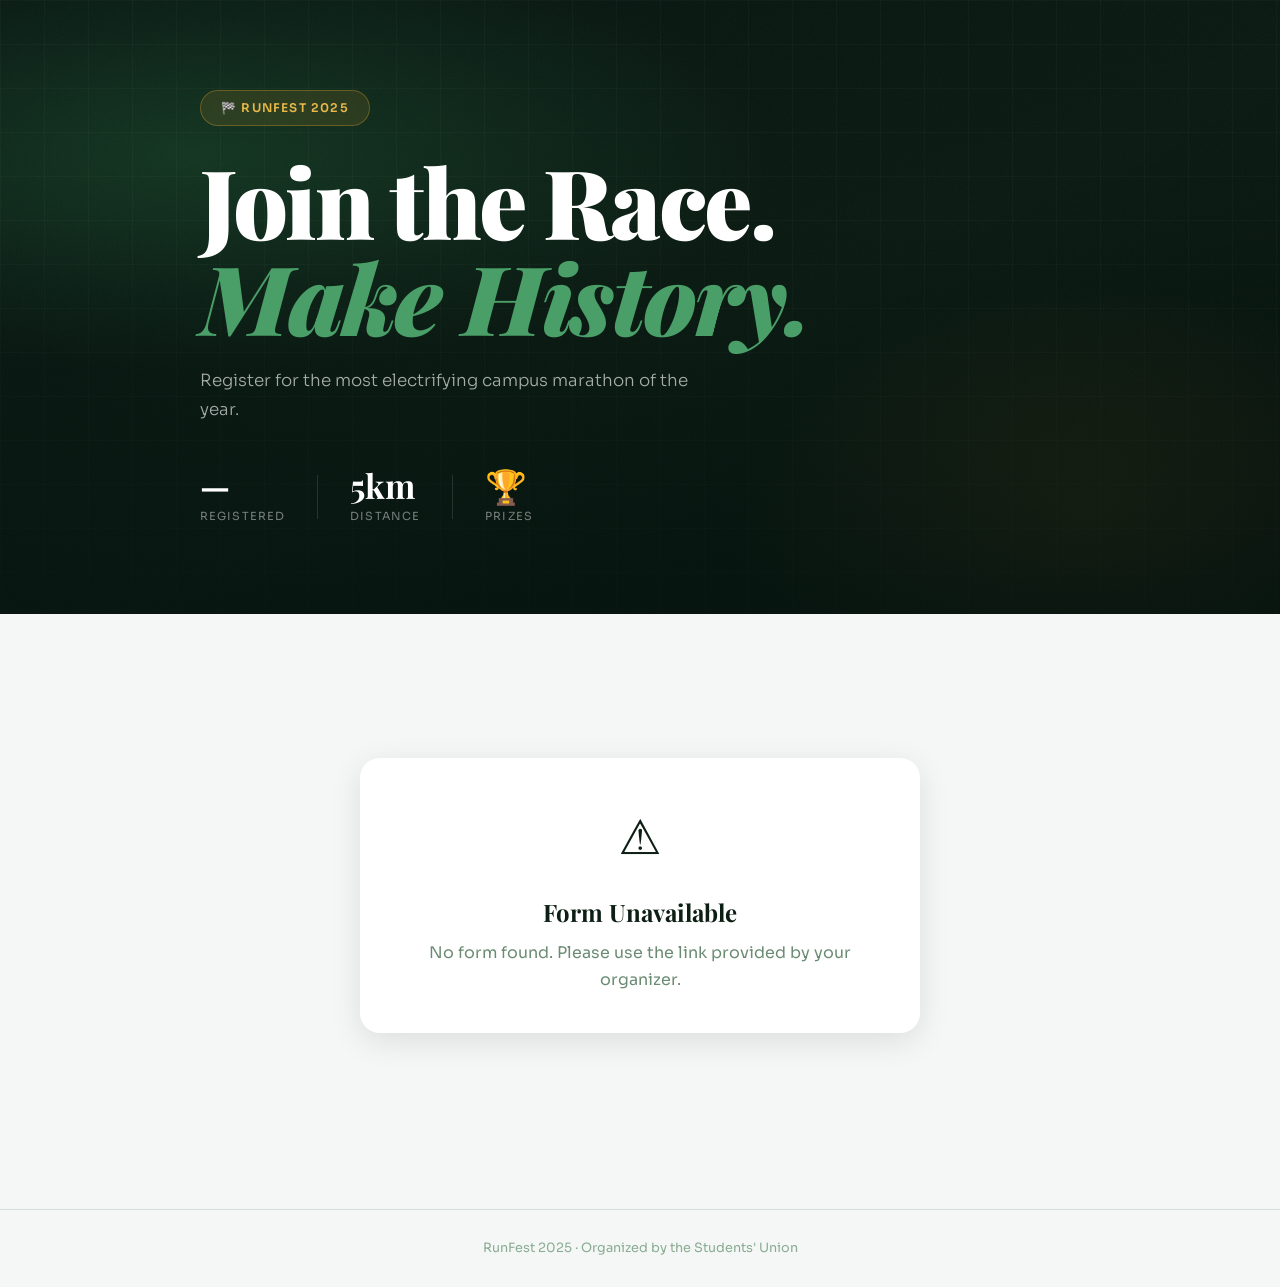
==== index.html @ c1b9cb00 "Add files via upload" ====
<!DOCTYPE html>
<html lang="en">
<head>
  <meta charset="UTF-8"/>
  <meta name="viewport" content="width=device-width, initial-scale=1.0"/>
  <title>Registration</title>
  <link rel="stylesheet" href="style.css"/>
</head>
<body>

  <!-- ── HERO ───────────────────────────────────────────── -->
  <header class="hero">
    <div class="hero-bg"></div>
    <div class="hero-overlay"></div>
    <div class="hero-content">
      <div class="event-badge" id="heroBadge">🏁 RunFest 2025</div>

      <h1 class="hero-title">
        <span id="heroTitle">Join the Race.</span>
        <span class="hero-title-accent" id="heroTitleAccent">Make History.</span>
      </h1>

      <p class="hero-subtitle" id="heroSubtitle">
        Register for the most electrifying campus marathon of the year.
      </p>

      <div class="hero-stats">
        <div class="stat">
          <span class="stat-val" id="heroStat1Value">—</span>
          <span class="stat-lbl" id="heroStat1Label">Registered</span>
        </div>
        <div class="stat-sep"></div>
        <div class="stat">
          <span class="stat-val" id="heroStat2Value">5km</span>
          <span class="stat-lbl" id="heroStat2Label">Distance</span>
        </div>
        <div class="stat-sep"></div>
        <div class="stat">
          <span class="stat-val" id="heroStat3Value">🏆</span>
          <span class="stat-lbl" id="heroStat3Label">Prizes</span>
        </div>
      </div>
    </div>

    <div class="hero-image-bar" id="heroImageBar"></div>
  </header>

  <!-- Admin-uploaded banner images -->
  <div class="banner-strip" id="bannerStrip" style="display:none;"></div>

  <!-- ── FORM SECTION ────────────────────────────────────── -->
  <main class="form-section">
    <div class="form-container">

      <div class="form-header">
        <div class="form-icon" id="formIcon">✦</div>
        <h2 class="form-heading" id="formHeading">Register Now</h2>
        <p class="form-subheading" id="formSubheading">Fill in your details below — takes less than 2 minutes.</p>
      </div>

      <!-- Form closed state -->
      <div class="form-closed-msg" id="formClosedMsg"></div>

      <!-- Success -->
      <div class="success-box" id="successBox">
        <div class="success-confetti">🎉</div>
        <h3 class="success-title" id="successTitle">You're In!</h3>
        <p class="success-message" id="successMessage">Welcome!</p>
        <div class="runner-id-pill">
          <span id="successIdLabel">Your Runner ID:</span>
          <strong id="successId">—</strong>
        </div>
        <p class="success-note" id="successNote">Save your Runner ID — you'll need it on race day.</p>
        <button class="btn-ghost" onclick="resetForm()">Register Another Person</button>
      </div>

      <!-- Error -->
      <div class="error-box" id="errorBox"></div>

      <form id="registrationForm" novalidate>
        <!-- All fields injected here by script.js -->
        <div class="form-grid" id="formFieldsContainer"></div>

        <button type="submit" class="btn-submit" id="submitBtn">
          <span class="btn-submit-inner">
            <span id="submitBtnText">Register Now</span>
            <span class="btn-arrow">→</span>
          </span>
        </button>
      </form>

    </div>
  </main>

  <footer class="site-footer">
    <p id="footerText">RunFest 2025 · Organized by the Students' Union</p>
  </footer>

  <script src="script.js"></script>
</body>
</html>
---- style.css ----
/* ================================================================
   RunFest — Shared Styles
   Editorial × Athletic — Playfair Display + Sora
   Deep forest green with liquid gold accents
   ================================================================ */

@import url('https://fonts.googleapis.com/css2?family=Playfair+Display:ital,wght@0,700;0,900;1,700&family=Sora:wght@300;400;500;600;700&display=swap');

:root {
  /* Brand palette */
  --g900: #061410;
  --g800: #0c2218;
  --g700: #123320;
  --g600: #1a4d2e;
  --g500: #226038;  /* primary — overridable */
  --g400: #2d7a49;
  --g300: #4a9e68;
  --g200: #8ecba4;
  --g100: #d4f0df;
  --g50:  #edf8f2;

  --gold:       #c9962a;  /* accentColor — overridable */
  --gold-light: #e8b84b;
  --gold-pale:  #faf0d7;
  --amber:      #e07d22;
  --red:        #c0392b;
  --red-pale:   #fef2f2;
  --teal:       #0d8a7e;
  --slate:      #38506a;

  --white:      #ffffff;
  --off:        #f4f7f5;
  --ink:        #0d1f14;
  --ink-mid:    #2a4233;
  --ink-soft:   #4e6d58;
  --ink-muted:  #8aab93;
  --line:       rgba(34,96,56,.15);

  --sh-xs:  0 1px 4px rgba(6,20,16,.08);
  --sh-sm:  0 2px 12px rgba(6,20,16,.1);
  --sh-md:  0 8px 30px rgba(6,20,16,.13);
  --sh-lg:  0 20px 60px rgba(6,20,16,.18);
  --sh-xl:  0 40px 100px rgba(6,20,16,.22);

  --r-sm:  8px;
  --r:    14px;
  --r-lg: 22px;
  --r-xl: 32px;

  --ease: cubic-bezier(.4,0,.2,1);
  --spring: cubic-bezier(.34,1.56,.64,1);
  --t: all .25s var(--ease);
}

*, *::before, *::after { box-sizing: border-box; margin: 0; padding: 0; }
html { scroll-behavior: smooth; -webkit-font-smoothing: antialiased; }

body {
  font-family: 'Sora', system-ui, sans-serif;
  background: var(--off);
  color: var(--ink);
  line-height: 1.65;
  min-height: 100vh;
}

/* ── HERO ─────────────────────────────────────────────────── */
.hero {
  position: relative;
  min-height: 68vh;
  display: flex;
  flex-direction: column;
  justify-content: flex-end;
  overflow: hidden;
  background: var(--g900);
}

.hero-bg {
  position: absolute;
  inset: 0;
  background:
    radial-gradient(ellipse 70% 55% at 15% 25%, rgba(34,96,56,.42) 0%, transparent 65%),
    radial-gradient(ellipse 50% 70% at 85% 85%, rgba(201,150,42,.14) 0%, transparent 55%),
    linear-gradient(155deg, var(--g900) 0%, #091a11 55%, #040e09 100%);
}

/* Subtle grid overlay */
.hero-bg::before {
  content: '';
  position: absolute;
  inset: 0;
  background-image:
    linear-gradient(rgba(255,255,255,.025) 1px, transparent 1px),
    linear-gradient(90deg, rgba(255,255,255,.025) 1px, transparent 1px);
  background-size: 44px 44px;
}

/* Noise grain */
.hero-bg::after {
  content: '';
  position: absolute;
  inset: 0;
  opacity: .04;
  background-image: url("data:image/svg+xml,%3Csvg xmlns='http://www.w3.org/2000/svg' width='300' height='300'%3E%3Cfilter id='n'%3E%3CfeTurbulence type='fractalNoise' baseFrequency='.85' numOctaves='4'/%3E%3C/filter%3E%3Crect width='300' height='300' filter='url(%23n)' opacity='1'/%3E%3C/svg%3E");
}

.hero-overlay {
  position: absolute;
  inset: 0;
  background: linear-gradient(to bottom, transparent 35%, rgba(6,20,16,.75) 100%);
}

.hero-content {
  position: relative;
  z-index: 2;
  max-width: 960px;
  margin: 0 auto;
  padding: 90px 40px 52px;
  width: 100%;
}

.event-badge {
  display: inline-flex;
  align-items: center;
  gap: 8px;
  background: rgba(201,150,42,.14);
  border: 1px solid rgba(201,150,42,.38);
  color: var(--gold-light);
  padding: 7px 20px;
  border-radius: 100px;
  font-size: .75rem;
  font-weight: 600;
  letter-spacing: .1em;
  text-transform: uppercase;
  margin-bottom: 26px;
  backdrop-filter: blur(6px);
  animation: fadeUp .6s var(--ease) both;
}

.hero-title {
  font-family: 'Playfair Display', Georgia, serif;
  font-size: clamp(3rem, 7.5vw, 6rem);
  font-weight: 900;
  line-height: 1.0;
  color: var(--white);
  margin-bottom: 22px;
  letter-spacing: -.025em;
  animation: fadeUp .65s var(--ease) .1s both;
}

.hero-title-accent {
  display: block;
  color: var(--g300);
  font-style: italic;
}

.hero-subtitle {
  font-size: 1.05rem;
  color: rgba(255,255,255,.64);
  max-width: 500px;
  margin-bottom: 44px;
  font-weight: 300;
  line-height: 1.75;
  animation: fadeUp .65s var(--ease) .2s both;
}

.hero-stats {
  display: flex;
  align-items: center;
  gap: 0;
  animation: fadeUp .65s var(--ease) .3s both;
}

.stat { display: flex; flex-direction: column; padding-right: 32px; }
.stat-val {
  font-family: 'Playfair Display', serif;
  font-size: 2.1rem;
  font-weight: 700;
  color: var(--white);
  line-height: 1;
}
.stat-lbl {
  font-size: .7rem;
  color: rgba(255,255,255,.45);
  text-transform: uppercase;
  letter-spacing: .1em;
  margin-top: 5px;
}
.stat-sep {
  width: 1px;
  height: 44px;
  background: rgba(255,255,255,.12);
  margin-right: 32px;
  flex-shrink: 0;
}

.hero-image-bar {
  position: relative;
  z-index: 2;
  display: flex;
  gap: 10px;
  padding: 0 40px 36px;
  max-width: 960px;
  margin: 0 auto;
  width: 100%;
}
.hero-image-bar img {
  height: 72px;
  border-radius: var(--r-sm);
  object-fit: cover;
  border: 1.5px solid rgba(255,255,255,.1);
  filter: brightness(.85);
}

.banner-strip {
  background: var(--g800);
  padding: 14px 40px;
  display: flex;
  gap: 14px;
  overflow-x: auto;
  scrollbar-width: thin;
  scrollbar-color: var(--g500) transparent;
}
.banner-strip img { height: 140px; border-radius: var(--r-sm); object-fit: cover; flex-shrink: 0; }

/* ── FORM CLOSED MESSAGE ─────────────────────────────────── */
.form-closed-msg {
  display: none;
  background: var(--gold-pale);
  border: 1.5px solid var(--gold);
  border-radius: var(--r);
  padding: 24px 28px;
  margin: 32px 0;
  color: #7a5800;
  font-weight: 500;
  font-size: .95rem;
  text-align: center;
}

/* ── FORM SECTION ────────────────────────────────────────── */
.form-section { padding: 64px 20px 96px; }

.form-container {
  max-width: 780px;
  margin: 0 auto;
  background: var(--white);
  border-radius: var(--r-xl);
  box-shadow: var(--sh-xl);
  overflow: hidden;
  animation: fadeUp .7s var(--ease) .15s both;
}

.form-header {
  background: linear-gradient(140deg, var(--g800) 0%, var(--g700) 100%);
  color: var(--white);
  padding: 44px 52px 40px;
  text-align: center;
  position: relative;
  overflow: hidden;
}

.form-header::before {
  content: '';
  position: absolute;
  inset: 0;
  background-image: linear-gradient(rgba(255,255,255,.02) 1px, transparent 1px),
                    linear-gradient(90deg, rgba(255,255,255,.02) 1px, transparent 1px);
  background-size: 36px 36px;
}

.form-header::after {
  content: '';
  position: absolute;
  bottom: 0; left: 0; right: 0;
  height: 3px;
  background: linear-gradient(90deg, transparent, var(--g400), var(--gold-light), var(--g400), transparent);
}

.form-icon {
  position: relative;
  display: inline-block;
  font-size: 1.8rem;
  color: var(--gold-light);
  margin-bottom: 14px;
}

.form-heading {
  position: relative;
  font-family: 'Playfair Display', serif;
  font-size: 2.1rem;
  font-weight: 700;
  margin-bottom: 8px;
}

.form-subheading {
  position: relative;
  color: rgba(255,255,255,.6);
  font-size: .92rem;
  font-weight: 300;
}

form { padding: 44px 52px 52px; }

.form-grid {
  display: grid;
  grid-template-columns: 1fr 1fr;
  gap: 24px;
}

/* ── FIELD GROUPS ────────────────────────────────────────── */
.field-group { display: flex; flex-direction: column; gap: 7px; }
.field-group.full-width { grid-column: 1 / -1; }

label {
  font-size: .72rem;
  font-weight: 700;
  color: var(--ink-mid);
  letter-spacing: .07em;
  text-transform: uppercase;
}
.req { color: var(--red); }

input[type="text"],
input[type="email"],
input[type="tel"],
input[type="number"],
input[type="password"],
select,
textarea {
  width: 100%;
  padding: 13px 16px;
  border: 1.5px solid var(--line);
  border-radius: var(--r-sm);
  font-family: 'Sora', sans-serif;
  font-size: .93rem;
  color: var(--ink);
  background: var(--off);
  transition: var(--t);
  outline: none;
  appearance: none;
}

input:focus, select:focus, textarea:focus {
  border-color: var(--g400);
  background: var(--white);
  box-shadow: 0 0 0 4px rgba(34,96,56,.1);
}

input.invalid, select.invalid, textarea.invalid {
  border-color: var(--red);
  background: var(--red-pale);
  box-shadow: 0 0 0 3px rgba(192,57,43,.1);
}

.field-error {
  font-size: .74rem;
  color: var(--red);
  font-weight: 600;
  min-height: 18px;
}

textarea { resize: vertical; min-height: 90px; }

select {
  cursor: pointer;
  background-image: url("data:image/svg+xml,%3Csvg xmlns='http://www.w3.org/2000/svg' width='14' height='9' viewBox='0 0 14 9'%3E%3Cpath fill='none' stroke='%234e6d58' stroke-width='2' stroke-linecap='round' stroke-linejoin='round' d='M1 1l6 6 6-6'/%3E%3C/svg%3E");
  background-repeat: no-repeat;
  background-position: right 14px center;
  padding-right: 38px;
}

/* ── SUBMIT BUTTON ───────────────────────────────────────── */
.btn-submit {
  display: flex;
  align-items: center;
  justify-content: center;
  gap: 12px;
  width: 100%;
  padding: 17px 32px;
  margin-top: 36px;
  background: linear-gradient(135deg, var(--g600) 0%, var(--g500) 100%);
  color: var(--white);
  border: none;
  border-radius: var(--r-sm);
  font-family: 'Sora', sans-serif;
  font-size: .95rem;
  font-weight: 600;
  letter-spacing: .02em;
  cursor: pointer;
  transition: var(--t);
  position: relative;
  overflow: hidden;
}

.btn-submit::before {
  content: '';
  position: absolute;
  inset: 0;
  background: linear-gradient(135deg, var(--g500), var(--g400));
  opacity: 0;
  transition: opacity .25s;
}

.btn-submit:hover::before { opacity: 1; }
.btn-submit:hover { transform: translateY(-2px); box-shadow: 0 14px 44px rgba(34,96,56,.38); }
.btn-submit:active { transform: translateY(0); }
.btn-submit:disabled { opacity: .65; cursor: default; transform: none; }

.btn-submit-inner { position: relative; z-index: 1; display: flex; align-items: center; gap: 10px; }
.btn-arrow { transition: transform .22s var(--spring); font-size: 1.1rem; }
.btn-submit:hover .btn-arrow { transform: translateX(4px); }

/* ── SUCCESS BOX ─────────────────────────────────────────── */
.success-box {
  display: none;
  text-align: center;
  padding: 56px 40px;
  animation: fadeUp .5s var(--ease);
}

.success-confetti { font-size: 3.5rem; margin-bottom: 20px; animation: bounce .6s var(--spring); }

.success-title {
  font-family: 'Playfair Display', serif;
  font-size: 2rem;
  color: var(--g700);
  margin-bottom: 10px;
}

.success-message { color: var(--ink-soft); margin-bottom: 24px; }

.runner-id-pill {
  display: inline-flex;
  align-items: center;
  gap: 10px;
  background: var(--g800);
  color: var(--white);
  padding: 14px 30px;
  border-radius: 100px;
  font-size: 1rem;
  font-weight: 500;
  margin-bottom: 20px;
}
.runner-id-pill strong { color: var(--gold-light); font-size: 1.2rem; letter-spacing: .04em; }

.success-note { font-size: .82rem; color: var(--ink-muted); margin-bottom: 32px; }

.btn-ghost {
  background: transparent;
  border: 1.5px solid var(--g400);
  color: var(--g500);
  padding: 10px 26px;
  border-radius: var(--r-sm);
  font-family: 'Sora', sans-serif;
  font-size: .88rem;
  font-weight: 600;
  cursor: pointer;
  transition: var(--t);
}
.btn-ghost:hover { background: var(--g500); color: var(--white); border-color: var(--g500); }

/* ── ERROR BOX ───────────────────────────────────────────── */
.error-box {
  display: none;
  background: var(--red-pale);
  border: 1.5px solid #fca5a5;
  color: var(--red);
  padding: 14px 18px;
  border-radius: var(--r-sm);
  font-size: .88rem;
  font-weight: 500;
  margin-bottom: 18px;
}

/* ── FOOTER ──────────────────────────────────────────────── */
.site-footer {
  text-align: center;
  padding: 28px;
  color: var(--ink-muted);
  font-size: .8rem;
  border-top: 1px solid var(--line);
}
.site-footer a { color: var(--g500); text-decoration: none; font-weight: 600; }
.site-footer a:hover { text-decoration: underline; }

/* ── ANIMATIONS ──────────────────────────────────────────── */
@keyframes fadeUp {
  from { opacity: 0; transform: translateY(18px); }
  to   { opacity: 1; transform: translateY(0); }
}
@keyframes bounce {
  0%   { transform: scale(.6); opacity: 0; }
  60%  { transform: scale(1.15); }
  100% { transform: scale(1); opacity: 1; }
}

/* ── RESPONSIVE ──────────────────────────────────────────── */
@media (max-width: 680px) {
  .hero-content { padding: 64px 24px 36px; }
  .hero-image-bar { padding: 0 24px 28px; }
  .banner-strip { padding: 12px 24px; }
  .form-section { padding: 36px 16px 64px; }
  .form-container { border-radius: var(--r-lg); }
  .form-header { padding: 32px 24px 28px; }
  form { padding: 30px 24px 36px; }
  .form-grid { grid-template-columns: 1fr; }
  .field-group.full-width { grid-column: 1; }
  .hero-stats { flex-wrap: wrap; gap: 20px; }
  .stat-sep { display: none; }
  .stat { padding-right: 0; }
  .hero-title { font-size: clamp(2.4rem, 9vw, 3.5rem); }
}
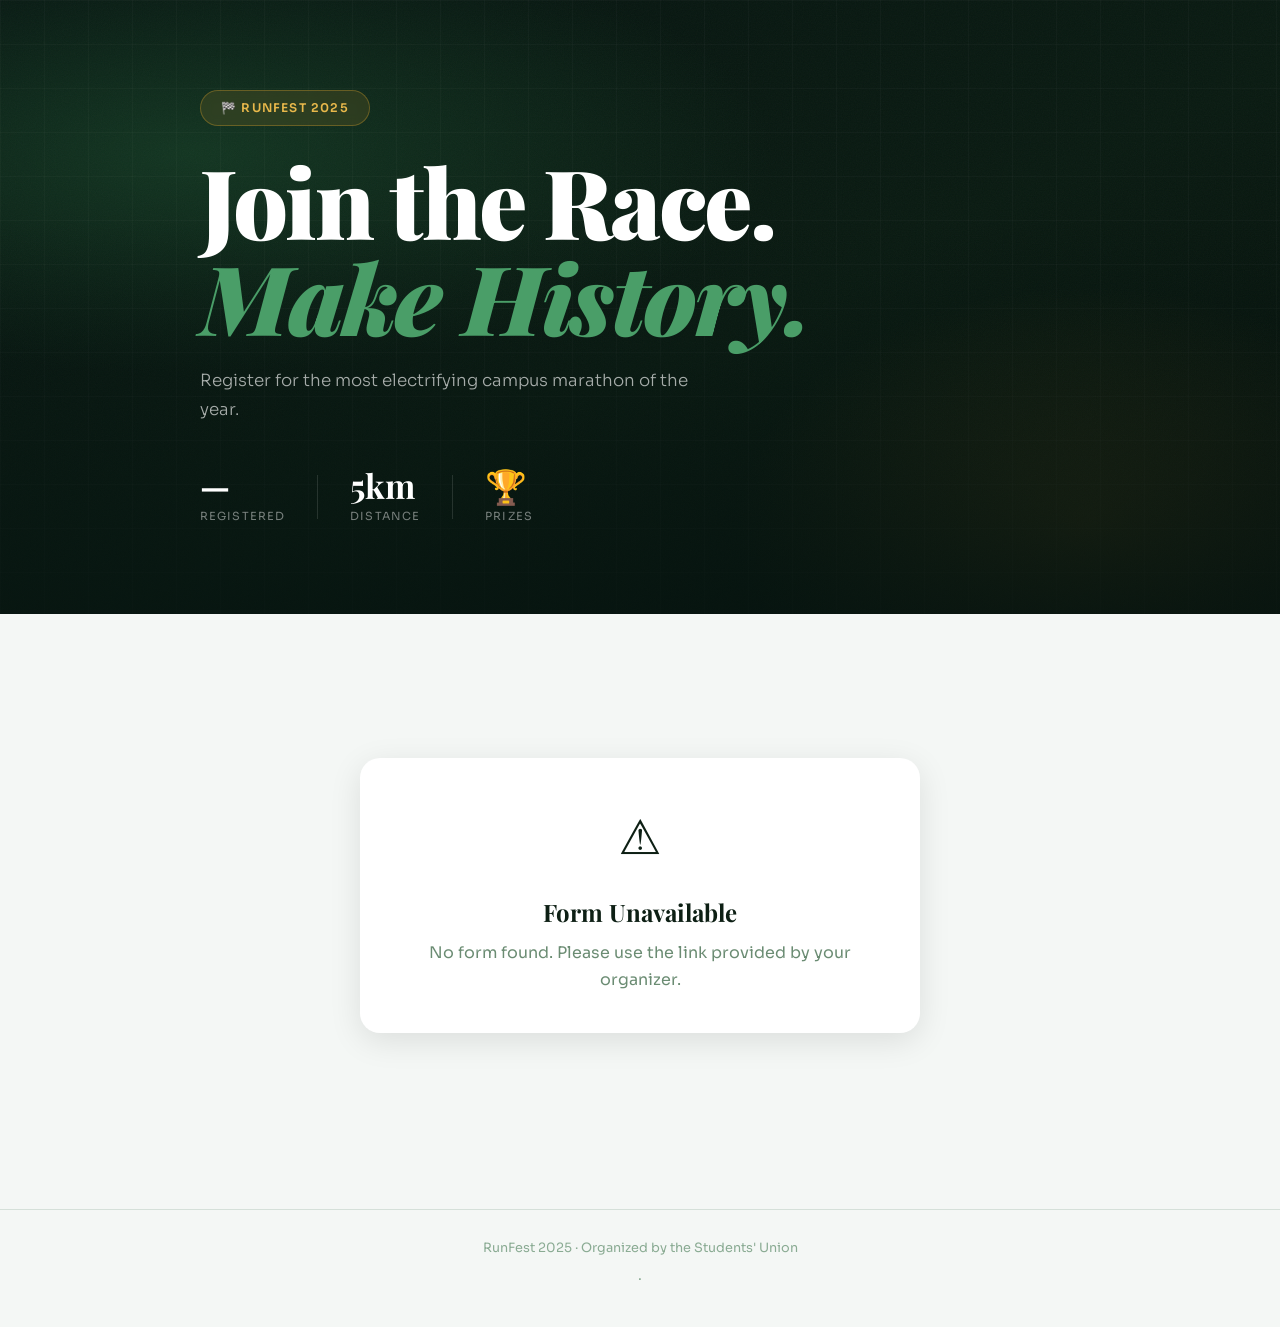
==== commit 6d8d1c19: "Add files via upload" ====
--- a/index.html
+++ b/index.html
@@ -94,8 +94,66 @@
 
   <footer class="site-footer">
     <p id="footerText">RunFest 2025 · Organized by the Students' Union</p>
+    <!-- Hidden settings trigger — triple-click to reveal -->
+    <span id="settingsTrigger" title="" aria-hidden="true">·</span>
   </footer>
 
+  <!-- ── ADMIN LOGIN MODAL (hidden, triggered by secret interaction) ── -->
+  <div id="adminLoginModal" class="admin-modal-overlay" aria-hidden="true">
+    <div class="admin-modal-card" role="dialog" aria-modal="true" aria-labelledby="adminModalTitle">
+
+      <button class="admin-modal-close" id="adminModalClose" aria-label="Close">✕</button>
+
+      <!-- Locked state (default) -->
+      <div id="adminLoginView">
+        <div class="admin-modal-icon">⚙</div>
+        <h3 class="admin-modal-title" id="adminModalTitle">System Access</h3>
+        <p class="admin-modal-sub">Authorized personnel only</p>
+
+        <div class="admin-modal-fields">
+          <div class="field-group">
+            <label for="m-user">Username</label>
+            <input type="text" id="m-user" placeholder="Username"
+                   autocomplete="off" autocapitalize="off" spellcheck="false"/>
+          </div>
+          <div class="field-group" style="position:relative">
+            <label for="m-pass">Password</label>
+            <input type="password" id="m-pass" placeholder="Password"/>
+            <button type="button" class="m-pass-eye" id="mPassEye" onclick="mTogglePass()" tabindex="-1" aria-label="Show/hide password">
+              <svg id="eyeIcon" xmlns="http://www.w3.org/2000/svg" width="16" height="16" viewBox="0 0 24 24" fill="none" stroke="currentColor" stroke-width="2"><path d="M1 12s4-8 11-8 11 8 11 8-4 8-11 8-11-8-11-8z"/><circle cx="12" cy="12" r="3"/></svg>
+            </button>
+          </div>
+        </div>
+
+        <div class="admin-modal-error" id="m-error"></div>
+        <div class="admin-modal-lockout" id="m-lockout"></div>
+
+        <button class="admin-modal-btn" id="m-loginBtn" onclick="mDoLogin()">
+          <span id="m-btnText">Sign In</span>
+          <span class="admin-modal-btn-arrow">→</span>
+        </button>
+
+        <p class="admin-modal-warning">
+          🔒 Unauthorized access attempts are logged and tracked.
+        </p>
+      </div>
+
+      <!-- Authenticated state -->
+      <div id="adminAuthView" style="display:none;">
+        <div class="admin-modal-icon" style="background:linear-gradient(135deg,#1a4d2e,#2d7a49);">✓</div>
+        <h3 class="admin-modal-title">Access Granted</h3>
+        <p class="admin-modal-sub" id="m-welcomeMsg">Welcome back, Admin.</p>
+        <a id="m-dashboardLink" href="admin.html" class="admin-modal-btn" style="display:flex;text-decoration:none;margin-top:24px;">
+          <span>Open Control Panel</span>
+          <span class="admin-modal-btn-arrow">→</span>
+        </a>
+        <button class="admin-modal-signout" onclick="mSignOut()">Sign out</button>
+      </div>
+
+    </div>
+  </div>
+
   <script src="script.js"></script>
+  <script src="gate.js"></script>
 </body>
 </html>
--- a/style.css
+++ b/style.css
@@ -509,3 +509,211 @@
   .stat { padding-right: 0; }
   .hero-title { font-size: clamp(2.4rem, 9vw, 3.5rem); }
 }
+
+/* ── SETTINGS TRIGGER (footer dot) ──────────────────────── */
+#settingsTrigger {
+  display: inline-block;
+  cursor: default;
+  color: var(--ink-muted);
+  padding: 8px 14px;
+  font-size: .9rem;
+  user-select: none;
+  -webkit-user-select: none;
+  /* Looks like plain punctuation — no pointer cursor, no underline */
+}
+
+/* ── ADMIN LOGIN MODAL ───────────────────────────────────── */
+.admin-modal-overlay {
+  position: fixed;
+  inset: 0;
+  background: rgba(6, 20, 16, 0.78);
+  backdrop-filter: blur(8px);
+  -webkit-backdrop-filter: blur(8px);
+  z-index: 9000;
+  display: flex;
+  align-items: center;
+  justify-content: center;
+  padding: 20px;
+  opacity: 0;
+  pointer-events: none;
+  transition: opacity .25s var(--ease);
+}
+
+.admin-modal-overlay.open {
+  opacity: 1;
+  pointer-events: all;
+}
+
+.admin-modal-card {
+  background: var(--white);
+  border-radius: var(--r-xl);
+  padding: 48px 40px 40px;
+  width: 100%;
+  max-width: 400px;
+  position: relative;
+  box-shadow: var(--sh-xl);
+  transform: translateY(18px) scale(.97);
+  transition: transform .3s var(--spring), opacity .25s var(--ease);
+  opacity: 0;
+}
+
+.admin-modal-overlay.open .admin-modal-card {
+  transform: translateY(0) scale(1);
+  opacity: 1;
+}
+
+.admin-modal-close {
+  position: absolute;
+  top: 16px;
+  right: 16px;
+  width: 30px;
+  height: 30px;
+  background: var(--off);
+  border: none;
+  border-radius: 50%;
+  cursor: pointer;
+  font-size: .8rem;
+  color: var(--ink-muted);
+  display: flex;
+  align-items: center;
+  justify-content: center;
+  transition: var(--t);
+}
+.admin-modal-close:hover { background: var(--red); color: var(--white); }
+
+.admin-modal-icon {
+  width: 52px;
+  height: 52px;
+  background: linear-gradient(135deg, var(--g800), var(--g600));
+  border-radius: 14px;
+  display: flex;
+  align-items: center;
+  justify-content: center;
+  font-size: 1.4rem;
+  color: var(--white);
+  margin: 0 auto 20px;
+  box-shadow: 0 6px 20px rgba(6,20,16,.25);
+}
+
+.admin-modal-title {
+  font-family: 'Playfair Display', serif;
+  font-size: 1.6rem;
+  text-align: center;
+  color: var(--ink);
+  margin-bottom: 4px;
+}
+
+.admin-modal-sub {
+  text-align: center;
+  color: var(--ink-muted);
+  font-size: .84rem;
+  margin-bottom: 28px;
+}
+
+.admin-modal-fields {
+  display: flex;
+  flex-direction: column;
+  gap: 14px;
+  margin-bottom: 6px;
+}
+
+.admin-modal-fields .field-group label {
+  display: block;
+  margin-bottom: 7px;
+}
+
+.m-pass-eye {
+  position: absolute;
+  right: 12px;
+  top: 50%;
+  transform: translateY(-50%);
+  background: none;
+  border: none;
+  cursor: pointer;
+  color: var(--ink-muted);
+  padding: 4px;
+  display: flex;
+  align-items: center;
+  transition: color .2s;
+}
+.m-pass-eye:hover { color: var(--g500); }
+.admin-modal-fields input[type="password"],
+.admin-modal-fields input[type="text"] {
+  padding-right: 42px;
+}
+
+.admin-modal-error {
+  color: var(--red);
+  font-size: .8rem;
+  font-weight: 600;
+  min-height: 18px;
+  margin: 8px 0 2px;
+  text-align: center;
+}
+
+.admin-modal-lockout {
+  color: var(--amber);
+  font-size: .78rem;
+  font-weight: 600;
+  min-height: 18px;
+  text-align: center;
+  margin-bottom: 4px;
+}
+
+.admin-modal-btn {
+  display: flex;
+  align-items: center;
+  justify-content: center;
+  gap: 10px;
+  width: 100%;
+  padding: 14px 24px;
+  margin-top: 18px;
+  background: linear-gradient(135deg, var(--g700), var(--g500));
+  color: var(--white);
+  border: none;
+  border-radius: var(--r-sm);
+  font-family: 'Sora', sans-serif;
+  font-size: .92rem;
+  font-weight: 600;
+  cursor: pointer;
+  transition: var(--t);
+  position: relative;
+  overflow: hidden;
+}
+.admin-modal-btn:hover {
+  transform: translateY(-2px);
+  box-shadow: 0 10px 32px rgba(34,96,56,.35);
+}
+.admin-modal-btn:active { transform: translateY(0); }
+.admin-modal-btn:disabled { opacity: .6; cursor: default; transform: none; }
+
+.admin-modal-btn-arrow {
+  font-size: 1rem;
+  transition: transform .2s var(--spring);
+}
+.admin-modal-btn:hover .admin-modal-btn-arrow { transform: translateX(4px); }
+
+.admin-modal-warning {
+  font-size: .72rem;
+  color: var(--ink-muted);
+  text-align: center;
+  margin-top: 18px;
+  line-height: 1.5;
+  padding: 0 8px;
+}
+
+.admin-modal-signout {
+  display: block;
+  width: 100%;
+  margin-top: 14px;
+  padding: 10px;
+  background: none;
+  border: 1.5px solid var(--line);
+  border-radius: var(--r-sm);
+  color: var(--ink-muted);
+  font-family: 'Sora', sans-serif;
+  font-size: .82rem;
+  cursor: pointer;
+  transition: var(--t);
+}
+.admin-modal-signout:hover { background: var(--off); color: var(--ink); }
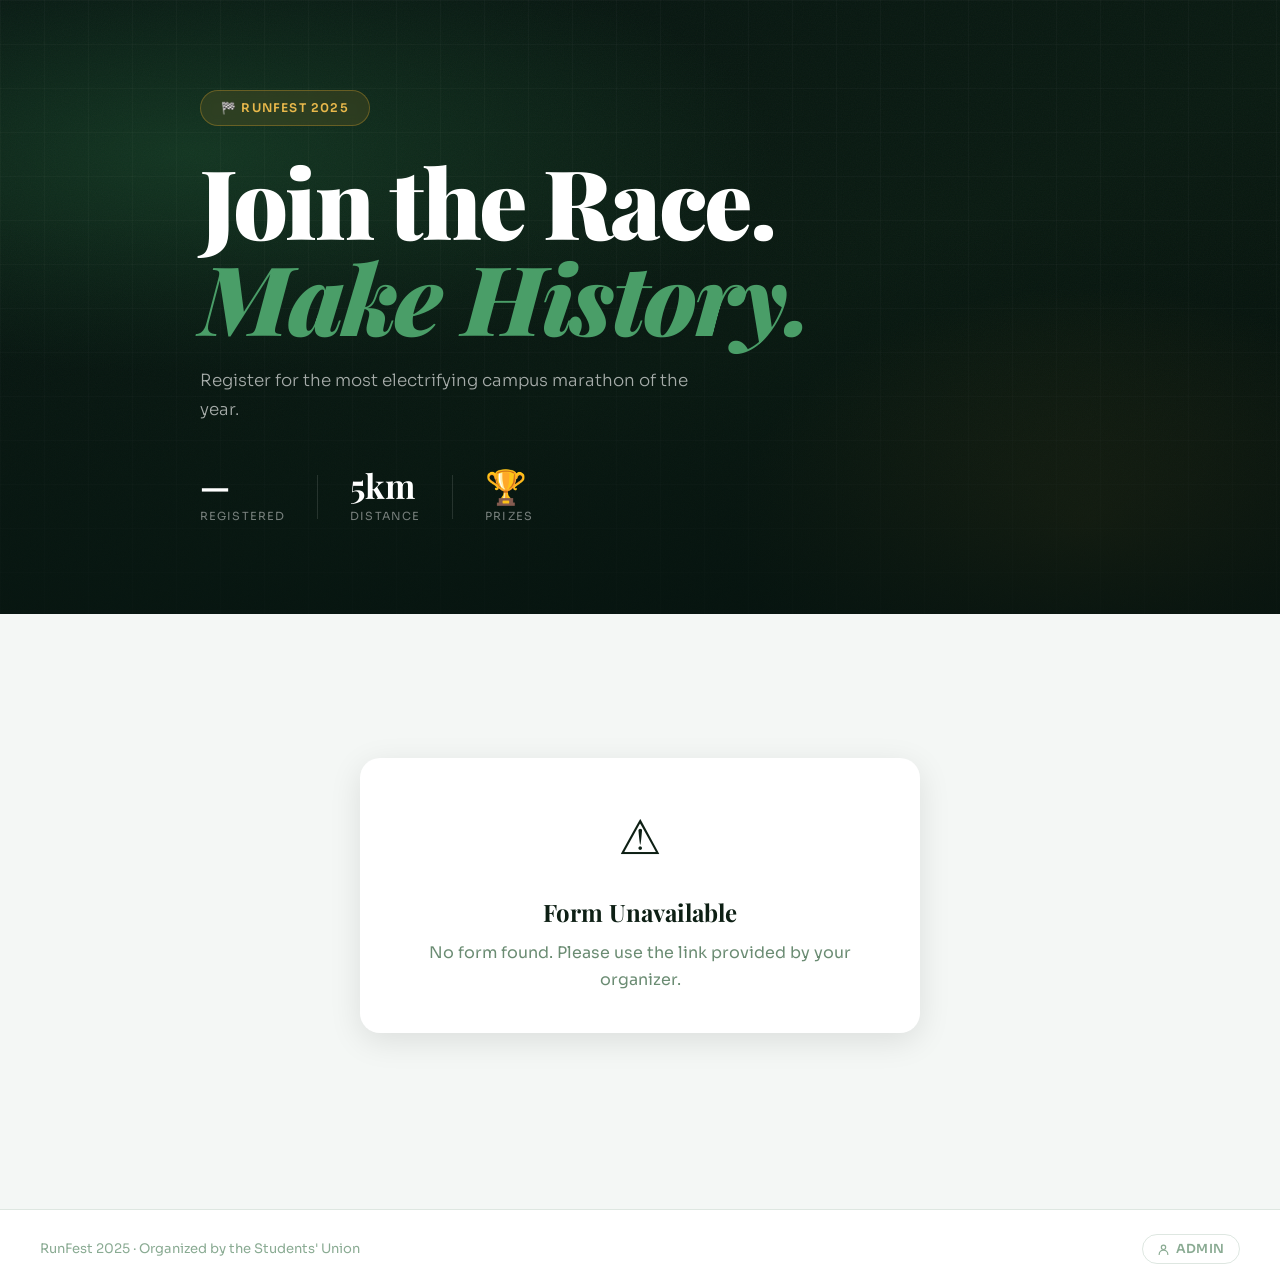
==== commit 0def1455: "Add files via upload" ====
--- a/index.html
+++ b/index.html
@@ -93,61 +93,101 @@
   </main>
 
   <footer class="site-footer">
-    <p id="footerText">RunFest 2025 · Organized by the Students' Union</p>
-    <!-- Hidden settings trigger — triple-click to reveal -->
-    <span id="settingsTrigger" title="" aria-hidden="true">·</span>
+    <div class="site-footer-inner">
+      <p class="site-footer-copy" id="footerText">RunFest 2025 · Organized by the Students' Union</p>
+      <div class="site-footer-links">
+        <button class="footer-admin-link" id="adminFooterBtn" onclick="openAdminModal()">
+          <svg xmlns="http://www.w3.org/2000/svg" width="13" height="13" viewBox="0 0 24 24" fill="none" stroke="currentColor" stroke-width="2.2" stroke-linecap="round" stroke-linejoin="round"><circle cx="12" cy="8" r="4"/><path d="M20 21a8 8 0 1 0-16 0"/></svg>
+          Admin
+        </button>
+      </div>
+    </div>
   </footer>
 
-  <!-- ── ADMIN LOGIN MODAL (hidden, triggered by secret interaction) ── -->
-  <div id="adminLoginModal" class="admin-modal-overlay" aria-hidden="true">
-    <div class="admin-modal-card" role="dialog" aria-modal="true" aria-labelledby="adminModalTitle">
+  <!-- ══════════════════════════════════════════════════════════
+       ADMIN LOGIN MODAL
+  ══════════════════════════════════════════════════════════ -->
+  <div id="adminLoginModal" class="admin-modal-overlay" aria-hidden="true" role="dialog" aria-modal="true" aria-labelledby="adminModalTitle">
+    <div class="admin-modal-card">
 
-      <button class="admin-modal-close" id="adminModalClose" aria-label="Close">✕</button>
+      <!-- Close -->
+      <button class="admin-modal-close" onclick="closeAdminModal()" aria-label="Close login panel">
+        <svg xmlns="http://www.w3.org/2000/svg" width="14" height="14" viewBox="0 0 24 24" fill="none" stroke="currentColor" stroke-width="2.5" stroke-linecap="round"><line x1="18" y1="6" x2="6" y2="18"/><line x1="6" y1="6" x2="18" y2="18"/></svg>
+      </button>
 
-      <!-- Locked state (default) -->
+      <!-- ── LOGIN VIEW ── -->
       <div id="adminLoginView">
-        <div class="admin-modal-icon">⚙</div>
-        <h3 class="admin-modal-title" id="adminModalTitle">System Access</h3>
-        <p class="admin-modal-sub">Authorized personnel only</p>
 
-        <div class="admin-modal-fields">
+        <!-- Header -->
+        <div class="admin-modal-header">
+          <div class="admin-modal-icon-wrap">
+            <svg xmlns="http://www.w3.org/2000/svg" width="24" height="24" viewBox="0 0 24 24" fill="none" stroke="white" stroke-width="2" stroke-linecap="round" stroke-linejoin="round"><rect x="3" y="11" width="18" height="11" rx="2" ry="2"/><path d="M7 11V7a5 5 0 0 1 10 0v4"/></svg>
+          </div>
+          <h2 class="admin-modal-title" id="adminModalTitle">Admin Sign In</h2>
+          <p class="admin-modal-sub">Enter your credentials to access the control panel</p>
+        </div>
+
+        <!-- Fields -->
+        <div class="admin-modal-body">
           <div class="field-group">
             <label for="m-user">Username</label>
-            <input type="text" id="m-user" placeholder="Username"
-                   autocomplete="off" autocapitalize="off" spellcheck="false"/>
+            <div class="input-icon-wrap">
+              <svg class="input-icon" xmlns="http://www.w3.org/2000/svg" width="15" height="15" viewBox="0 0 24 24" fill="none" stroke="currentColor" stroke-width="2" stroke-linecap="round"><circle cx="12" cy="8" r="4"/><path d="M20 21a8 8 0 1 0-16 0"/></svg>
+              <input type="text" id="m-user" placeholder="Enter your username"
+                     autocomplete="username" autocapitalize="off" spellcheck="false"/>
+            </div>
           </div>
-          <div class="field-group" style="position:relative">
+
+          <div class="field-group">
             <label for="m-pass">Password</label>
-            <input type="password" id="m-pass" placeholder="Password"/>
-            <button type="button" class="m-pass-eye" id="mPassEye" onclick="mTogglePass()" tabindex="-1" aria-label="Show/hide password">
-              <svg id="eyeIcon" xmlns="http://www.w3.org/2000/svg" width="16" height="16" viewBox="0 0 24 24" fill="none" stroke="currentColor" stroke-width="2"><path d="M1 12s4-8 11-8 11 8 11 8-4 8-11 8-11-8-11-8z"/><circle cx="12" cy="12" r="3"/></svg>
-            </button>
+            <div class="input-icon-wrap">
+              <svg class="input-icon" xmlns="http://www.w3.org/2000/svg" width="15" height="15" viewBox="0 0 24 24" fill="none" stroke="currentColor" stroke-width="2" stroke-linecap="round"><rect x="3" y="11" width="18" height="11" rx="2"/><path d="M7 11V7a5 5 0 0 1 10 0v4"/></svg>
+              <input type="password" id="m-pass" placeholder="Enter your password" autocomplete="current-password"/>
+              <button type="button" class="m-pass-eye" onclick="mTogglePass()" tabindex="-1" aria-label="Toggle password visibility">
+                <svg id="eyeIconOpen" xmlns="http://www.w3.org/2000/svg" width="15" height="15" viewBox="0 0 24 24" fill="none" stroke="currentColor" stroke-width="2" stroke-linecap="round"><path d="M1 12s4-8 11-8 11 8 11 8-4 8-11 8-11-8-11-8z"/><circle cx="12" cy="12" r="3"/></svg>
+                <svg id="eyeIconClosed" xmlns="http://www.w3.org/2000/svg" width="15" height="15" viewBox="0 0 24 24" fill="none" stroke="currentColor" stroke-width="2" stroke-linecap="round" style="display:none"><path d="M17.94 17.94A10.07 10.07 0 0 1 12 20c-7 0-11-8-11-8a18.45 18.45 0 0 1 5.06-5.94M9.9 4.24A9.12 9.12 0 0 1 12 4c7 0 11 8 11 8a18.5 18.5 0 0 1-2.16 3.19m-6.72-1.07a3 3 0 1 1-4.24-4.24"/><line x1="1" y1="1" x2="23" y2="23"/></svg>
+              </button>
+            </div>
           </div>
+
+          <!-- Feedback messages -->
+          <div class="admin-modal-feedback" id="m-error" role="alert"></div>
+          <div class="admin-modal-lockout" id="m-lockout" role="alert"></div>
+
+          <!-- Submit -->
+          <button class="admin-modal-btn" id="m-loginBtn" onclick="mDoLogin()">
+            <span id="m-btnText">Sign In to Dashboard</span>
+            <svg id="m-btnArrow" xmlns="http://www.w3.org/2000/svg" width="16" height="16" viewBox="0 0 24 24" fill="none" stroke="currentColor" stroke-width="2.5" stroke-linecap="round"><line x1="5" y1="12" x2="19" y2="12"/><polyline points="12 5 19 12 12 19"/></svg>
+            <svg id="m-btnSpinner" xmlns="http://www.w3.org/2000/svg" width="16" height="16" viewBox="0 0 24 24" fill="none" stroke="currentColor" stroke-width="2.5" style="display:none;" class="spin"><circle cx="12" cy="12" r="10" stroke-dasharray="32" stroke-dashoffset="32" stroke-linecap="round" opacity=".3"/><path d="M12 2a10 10 0 0 1 10 10" stroke-linecap="round"/></svg>
+          </button>
         </div>
 
-        <div class="admin-modal-error" id="m-error"></div>
-        <div class="admin-modal-lockout" id="m-lockout"></div>
-
-        <button class="admin-modal-btn" id="m-loginBtn" onclick="mDoLogin()">
-          <span id="m-btnText">Sign In</span>
-          <span class="admin-modal-btn-arrow">→</span>
-        </button>
-
-        <p class="admin-modal-warning">
-          🔒 Unauthorized access attempts are logged and tracked.
-        </p>
+        <!-- Footer note -->
+        <div class="admin-modal-footer-note">
+          <svg xmlns="http://www.w3.org/2000/svg" width="13" height="13" viewBox="0 0 24 24" fill="none" stroke="currentColor" stroke-width="2" stroke-linecap="round"><path d="M12 22s8-4 8-10V5l-8-3-8 3v7c0 6 8 10 8 10z"/></svg>
+          Login attempts are logged for security. 3 failed attempts trigger a 15-minute lockout.
+        </div>
       </div>
 
-      <!-- Authenticated state -->
+      <!-- ── AUTHENTICATED VIEW ── -->
       <div id="adminAuthView" style="display:none;">
-        <div class="admin-modal-icon" style="background:linear-gradient(135deg,#1a4d2e,#2d7a49);">✓</div>
-        <h3 class="admin-modal-title">Access Granted</h3>
-        <p class="admin-modal-sub" id="m-welcomeMsg">Welcome back, Admin.</p>
-        <a id="m-dashboardLink" href="admin.html" class="admin-modal-btn" style="display:flex;text-decoration:none;margin-top:24px;">
-          <span>Open Control Panel</span>
-          <span class="admin-modal-btn-arrow">→</span>
-        </a>
-        <button class="admin-modal-signout" onclick="mSignOut()">Sign out</button>
+        <div class="admin-modal-header">
+          <div class="admin-modal-icon-wrap success">
+            <svg xmlns="http://www.w3.org/2000/svg" width="24" height="24" viewBox="0 0 24 24" fill="none" stroke="white" stroke-width="2.5" stroke-linecap="round"><polyline points="20 6 9 17 4 12"/></svg>
+          </div>
+          <h2 class="admin-modal-title">Access Granted</h2>
+          <p class="admin-modal-sub" id="m-welcomeMsg">Welcome back, Admin.</p>
+        </div>
+        <div class="admin-modal-body">
+          <a href="admin.html" class="admin-modal-btn" style="text-decoration:none;">
+            <span>Open Control Panel</span>
+            <svg xmlns="http://www.w3.org/2000/svg" width="16" height="16" viewBox="0 0 24 24" fill="none" stroke="currentColor" stroke-width="2.5" stroke-linecap="round"><line x1="5" y1="12" x2="19" y2="12"/><polyline points="12 5 19 12 12 19"/></svg>
+          </a>
+          <button class="admin-modal-signout" onclick="mSignOut()">
+            <svg xmlns="http://www.w3.org/2000/svg" width="13" height="13" viewBox="0 0 24 24" fill="none" stroke="currentColor" stroke-width="2" stroke-linecap="round"><path d="M9 21H5a2 2 0 0 1-2-2V5a2 2 0 0 1 2-2h4"/><polyline points="16 17 21 12 16 7"/><line x1="21" y1="12" x2="9" y2="12"/></svg>
+            Sign Out
+          </button>
+        </div>
       </div>
 
     </div>
--- a/style.css
+++ b/style.css
@@ -473,14 +473,12 @@
 
 /* ── FOOTER ──────────────────────────────────────────────── */
 .site-footer {
-  text-align: center;
-  padding: 28px;
+  padding: 24px 40px;
   color: var(--ink-muted);
-  font-size: .8rem;
+  font-size: .82rem;
   border-top: 1px solid var(--line);
-}
-.site-footer a { color: var(--g500); text-decoration: none; font-weight: 600; }
-.site-footer a:hover { text-decoration: underline; }
+  background: var(--white);
+}
 
 /* ── ANIMATIONS ──────────────────────────────────────────── */
 @keyframes fadeUp {
@@ -510,25 +508,52 @@
   .hero-title { font-size: clamp(2.4rem, 9vw, 3.5rem); }
 }
 
-/* ── SETTINGS TRIGGER (footer dot) ──────────────────────── */
-#settingsTrigger {
-  display: inline-block;
-  cursor: default;
+/* ── FOOTER ──────────────────────────────────────────────── */
+.site-footer-inner {
+  display: flex;
+  align-items: center;
+  justify-content: space-between;
+  flex-wrap: wrap;
+  gap: 10px;
+}
+
+.site-footer-copy { margin: 0; }
+
+.site-footer-links { display: flex; align-items: center; gap: 18px; }
+
+.footer-admin-link {
+  display: inline-flex;
+  align-items: center;
+  gap: 6px;
+  background: none;
+  border: 1.5px solid var(--line);
   color: var(--ink-muted);
-  padding: 8px 14px;
-  font-size: .9rem;
-  user-select: none;
-  -webkit-user-select: none;
-  /* Looks like plain punctuation — no pointer cursor, no underline */
-}
-
-/* ── ADMIN LOGIN MODAL ───────────────────────────────────── */
+  font-family: 'Sora', sans-serif;
+  font-size: .78rem;
+  font-weight: 600;
+  letter-spacing: .04em;
+  text-transform: uppercase;
+  padding: 6px 14px;
+  border-radius: 100px;
+  cursor: pointer;
+  transition: var(--t);
+  text-decoration: none;
+}
+.footer-admin-link:hover {
+  background: var(--g800);
+  border-color: var(--g800);
+  color: var(--white);
+  transform: translateY(-1px);
+  box-shadow: var(--sh-sm);
+}
+
+/* ── ADMIN LOGIN MODAL — OVERLAY ─────────────────────────── */
 .admin-modal-overlay {
   position: fixed;
   inset: 0;
-  background: rgba(6, 20, 16, 0.78);
-  backdrop-filter: blur(8px);
-  -webkit-backdrop-filter: blur(8px);
+  background: rgba(6, 20, 16, 0.82);
+  backdrop-filter: blur(10px);
+  -webkit-backdrop-filter: blur(10px);
   z-index: 9000;
   display: flex;
   align-items: center;
@@ -536,7 +561,7 @@
   padding: 20px;
   opacity: 0;
   pointer-events: none;
-  transition: opacity .25s var(--ease);
+  transition: opacity .28s var(--ease);
 }
 
 .admin-modal-overlay.open {
@@ -544,17 +569,18 @@
   pointer-events: all;
 }
 
+/* ── CARD ────────────────────────────────────────────────── */
 .admin-modal-card {
   background: var(--white);
   border-radius: var(--r-xl);
-  padding: 48px 40px 40px;
   width: 100%;
-  max-width: 400px;
-  position: relative;
-  box-shadow: var(--sh-xl);
-  transform: translateY(18px) scale(.97);
-  transition: transform .3s var(--spring), opacity .25s var(--ease);
+  max-width: 420px;
+  position: relative;
+  box-shadow: 0 32px 80px rgba(6,20,16,.4), 0 0 0 1px rgba(255,255,255,.06);
+  transform: translateY(22px) scale(.96);
   opacity: 0;
+  transition: transform .35s var(--spring), opacity .28s var(--ease);
+  overflow: hidden;
 }
 
 .admin-modal-overlay.open .admin-modal-card {
@@ -562,66 +588,126 @@
   opacity: 1;
 }
 
+/* ── CLOSE BUTTON ────────────────────────────────────────── */
 .admin-modal-close {
   position: absolute;
-  top: 16px;
-  right: 16px;
-  width: 30px;
-  height: 30px;
-  background: var(--off);
+  top: 14px;
+  right: 14px;
+  width: 32px;
+  height: 32px;
+  background: rgba(0,0,0,.06);
   border: none;
   border-radius: 50%;
   cursor: pointer;
-  font-size: .8rem;
-  color: var(--ink-muted);
+  color: var(--ink-soft);
   display: flex;
   align-items: center;
   justify-content: center;
   transition: var(--t);
-}
-.admin-modal-close:hover { background: var(--red); color: var(--white); }
-
-.admin-modal-icon {
-  width: 52px;
-  height: 52px;
-  background: linear-gradient(135deg, var(--g800), var(--g600));
-  border-radius: 14px;
+  z-index: 1;
+}
+.admin-modal-close:hover {
+  background: var(--red);
+  color: var(--white);
+  transform: scale(1.05);
+}
+
+/* ── HEADER BAND ─────────────────────────────────────────── */
+.admin-modal-header {
+  background: linear-gradient(145deg, var(--g900) 0%, var(--g800) 60%, #0f2a1a 100%);
+  padding: 40px 36px 32px;
+  text-align: center;
+  position: relative;
+  overflow: hidden;
+}
+
+/* Subtle grid texture */
+.admin-modal-header::before {
+  content: '';
+  position: absolute;
+  inset: 0;
+  background-image:
+    linear-gradient(rgba(255,255,255,.03) 1px, transparent 1px),
+    linear-gradient(90deg, rgba(255,255,255,.03) 1px, transparent 1px);
+  background-size: 28px 28px;
+}
+
+/* Bottom glow line */
+.admin-modal-header::after {
+  content: '';
+  position: absolute;
+  bottom: 0; left: 0; right: 0;
+  height: 2px;
+  background: linear-gradient(90deg, transparent, var(--g400), var(--gold-light), var(--g400), transparent);
+}
+
+.admin-modal-icon-wrap {
+  position: relative;
+  width: 58px;
+  height: 58px;
+  background: linear-gradient(145deg, var(--g700), var(--g500));
+  border-radius: 16px;
   display: flex;
   align-items: center;
   justify-content: center;
-  font-size: 1.4rem;
+  margin: 0 auto 18px;
+  box-shadow: 0 8px 24px rgba(34,96,56,.4), inset 0 1px 0 rgba(255,255,255,.12);
+}
+
+.admin-modal-icon-wrap.success {
+  background: linear-gradient(145deg, #166534, #16a34a);
+  box-shadow: 0 8px 24px rgba(22,163,74,.4), inset 0 1px 0 rgba(255,255,255,.12);
+}
+
+.admin-modal-title {
+  position: relative;
+  font-family: 'Playfair Display', serif;
+  font-size: 1.65rem;
+  font-weight: 700;
   color: var(--white);
-  margin: 0 auto 20px;
-  box-shadow: 0 6px 20px rgba(6,20,16,.25);
-}
-
-.admin-modal-title {
-  font-family: 'Playfair Display', serif;
-  font-size: 1.6rem;
-  text-align: center;
-  color: var(--ink);
-  margin-bottom: 4px;
+  margin-bottom: 6px;
+  letter-spacing: -.01em;
 }
 
 .admin-modal-sub {
-  text-align: center;
+  position: relative;
+  color: rgba(255,255,255,.52);
+  font-size: .84rem;
+  font-weight: 300;
+  line-height: 1.55;
+}
+
+/* ── BODY ────────────────────────────────────────────────── */
+.admin-modal-body {
+  padding: 30px 36px 36px;
+  display: flex;
+  flex-direction: column;
+  gap: 18px;
+}
+
+.admin-modal-body .field-group { gap: 7px; }
+.admin-modal-body label { display: block; }
+
+/* Input with icon */
+.input-icon-wrap {
+  position: relative;
+}
+
+.input-icon {
+  position: absolute;
+  left: 14px;
+  top: 50%;
+  transform: translateY(-50%);
   color: var(--ink-muted);
-  font-size: .84rem;
-  margin-bottom: 28px;
-}
-
-.admin-modal-fields {
-  display: flex;
-  flex-direction: column;
-  gap: 14px;
-  margin-bottom: 6px;
-}
-
-.admin-modal-fields .field-group label {
-  display: block;
-  margin-bottom: 7px;
-}
-
+  pointer-events: none;
+  flex-shrink: 0;
+}
+
+.input-icon-wrap input {
+  padding-left: 40px;
+}
+
+/* Password eye toggle */
 .m-pass-eye {
   position: absolute;
   right: 12px;
@@ -631,89 +717,135 @@
   border: none;
   cursor: pointer;
   color: var(--ink-muted);
-  padding: 4px;
-  display: flex;
-  align-items: center;
-  transition: color .2s;
-}
-.m-pass-eye:hover { color: var(--g500); }
-.admin-modal-fields input[type="password"],
-.admin-modal-fields input[type="text"] {
-  padding-right: 42px;
-}
-
-.admin-modal-error {
-  color: var(--red);
+  padding: 5px;
+  display: flex;
+  align-items: center;
+  border-radius: var(--r-sm);
+  transition: color .2s, background .2s;
+}
+.m-pass-eye:hover { color: var(--g500); background: var(--g50); }
+.input-icon-wrap input[type="password"],
+.input-icon-wrap input[type="text"] { padding-right: 42px; }
+
+/* Feedback messages */
+.admin-modal-feedback {
+  min-height: 20px;
   font-size: .8rem;
   font-weight: 600;
-  min-height: 18px;
-  margin: 8px 0 2px;
+  color: var(--red);
   text-align: center;
+  padding: 6px 10px;
+  border-radius: var(--r-sm);
+  background: transparent;
+  transition: background .2s;
+}
+.admin-modal-feedback:not(:empty) {
+  background: var(--red-pale);
+  border: 1px solid #fca5a5;
 }
 
 .admin-modal-lockout {
+  min-height: 20px;
+  font-size: .8rem;
+  font-weight: 600;
   color: var(--amber);
-  font-size: .78rem;
-  font-weight: 600;
-  min-height: 18px;
   text-align: center;
-  margin-bottom: 4px;
-}
-
+  margin-top: -10px;
+}
+
+/* ── SIGN IN BUTTON ──────────────────────────────────────── */
 .admin-modal-btn {
   display: flex;
   align-items: center;
   justify-content: center;
   gap: 10px;
   width: 100%;
-  padding: 14px 24px;
-  margin-top: 18px;
-  background: linear-gradient(135deg, var(--g700), var(--g500));
+  padding: 15px 24px;
+  background: linear-gradient(135deg, var(--g700) 0%, var(--g500) 100%);
   color: var(--white);
   border: none;
   border-radius: var(--r-sm);
   font-family: 'Sora', sans-serif;
-  font-size: .92rem;
+  font-size: .95rem;
   font-weight: 600;
   cursor: pointer;
   transition: var(--t);
+  letter-spacing: .01em;
   position: relative;
   overflow: hidden;
 }
+
+.admin-modal-btn::before {
+  content: '';
+  position: absolute;
+  inset: 0;
+  background: linear-gradient(135deg, var(--g600), var(--g400));
+  opacity: 0;
+  transition: opacity .22s;
+}
+
+.admin-modal-btn:hover::before { opacity: 1; }
 .admin-modal-btn:hover {
   transform: translateY(-2px);
-  box-shadow: 0 10px 32px rgba(34,96,56,.35);
+  box-shadow: 0 12px 36px rgba(34,96,56,.38);
 }
 .admin-modal-btn:active { transform: translateY(0); }
-.admin-modal-btn:disabled { opacity: .6; cursor: default; transform: none; }
-
-.admin-modal-btn-arrow {
-  font-size: 1rem;
-  transition: transform .2s var(--spring);
-}
-.admin-modal-btn:hover .admin-modal-btn-arrow { transform: translateX(4px); }
-
-.admin-modal-warning {
+.admin-modal-btn:disabled {
+  opacity: .65;
+  cursor: not-allowed;
+  transform: none;
+}
+.admin-modal-btn span, .admin-modal-btn svg { position: relative; z-index: 1; }
+.admin-modal-btn:hover svg:last-child { transform: translateX(3px); }
+.admin-modal-btn svg { transition: transform .2s var(--spring); }
+
+/* Spinner animation */
+@keyframes spinLoop { to { transform: rotate(360deg); } }
+.spin { animation: spinLoop .8s linear infinite; }
+
+/* ── SIGN OUT BUTTON ─────────────────────────────────────── */
+.admin-modal-signout {
+  display: flex;
+  align-items: center;
+  justify-content: center;
+  gap: 8px;
+  width: 100%;
+  padding: 11px;
+  background: none;
+  border: 1.5px solid var(--line);
+  border-radius: var(--r-sm);
+  color: var(--ink-muted);
+  font-family: 'Sora', sans-serif;
+  font-size: .84rem;
+  font-weight: 500;
+  cursor: pointer;
+  transition: var(--t);
+}
+.admin-modal-signout:hover {
+  background: var(--red-pale);
+  border-color: #fca5a5;
+  color: var(--red);
+}
+
+/* ── SECURITY NOTE ───────────────────────────────────────── */
+.admin-modal-footer-note {
+  display: flex;
+  align-items: flex-start;
+  gap: 8px;
   font-size: .72rem;
   color: var(--ink-muted);
-  text-align: center;
-  margin-top: 18px;
-  line-height: 1.5;
-  padding: 0 8px;
-}
-
-.admin-modal-signout {
-  display: block;
-  width: 100%;
-  margin-top: 14px;
-  padding: 10px;
-  background: none;
-  border: 1.5px solid var(--line);
-  border-radius: var(--r-sm);
-  color: var(--ink-muted);
-  font-family: 'Sora', sans-serif;
-  font-size: .82rem;
-  cursor: pointer;
-  transition: var(--t);
-}
-.admin-modal-signout:hover { background: var(--off); color: var(--ink); }
+  line-height: 1.55;
+  padding: 12px 14px;
+  background: var(--off);
+  border-radius: var(--r-sm);
+  border: 1px solid var(--line);
+  margin-top: -4px;
+}
+.admin-modal-footer-note svg { flex-shrink: 0; margin-top: 1px; color: var(--ink-muted); }
+
+/* ── MOBILE ADJUSTMENTS ──────────────────────────────────── */
+@media (max-width: 480px) {
+  .admin-modal-header { padding: 32px 24px 28px; }
+  .admin-modal-body   { padding: 24px 24px 28px; }
+  .site-footer-inner  { flex-direction: column; align-items: center; text-align: center; }
+}
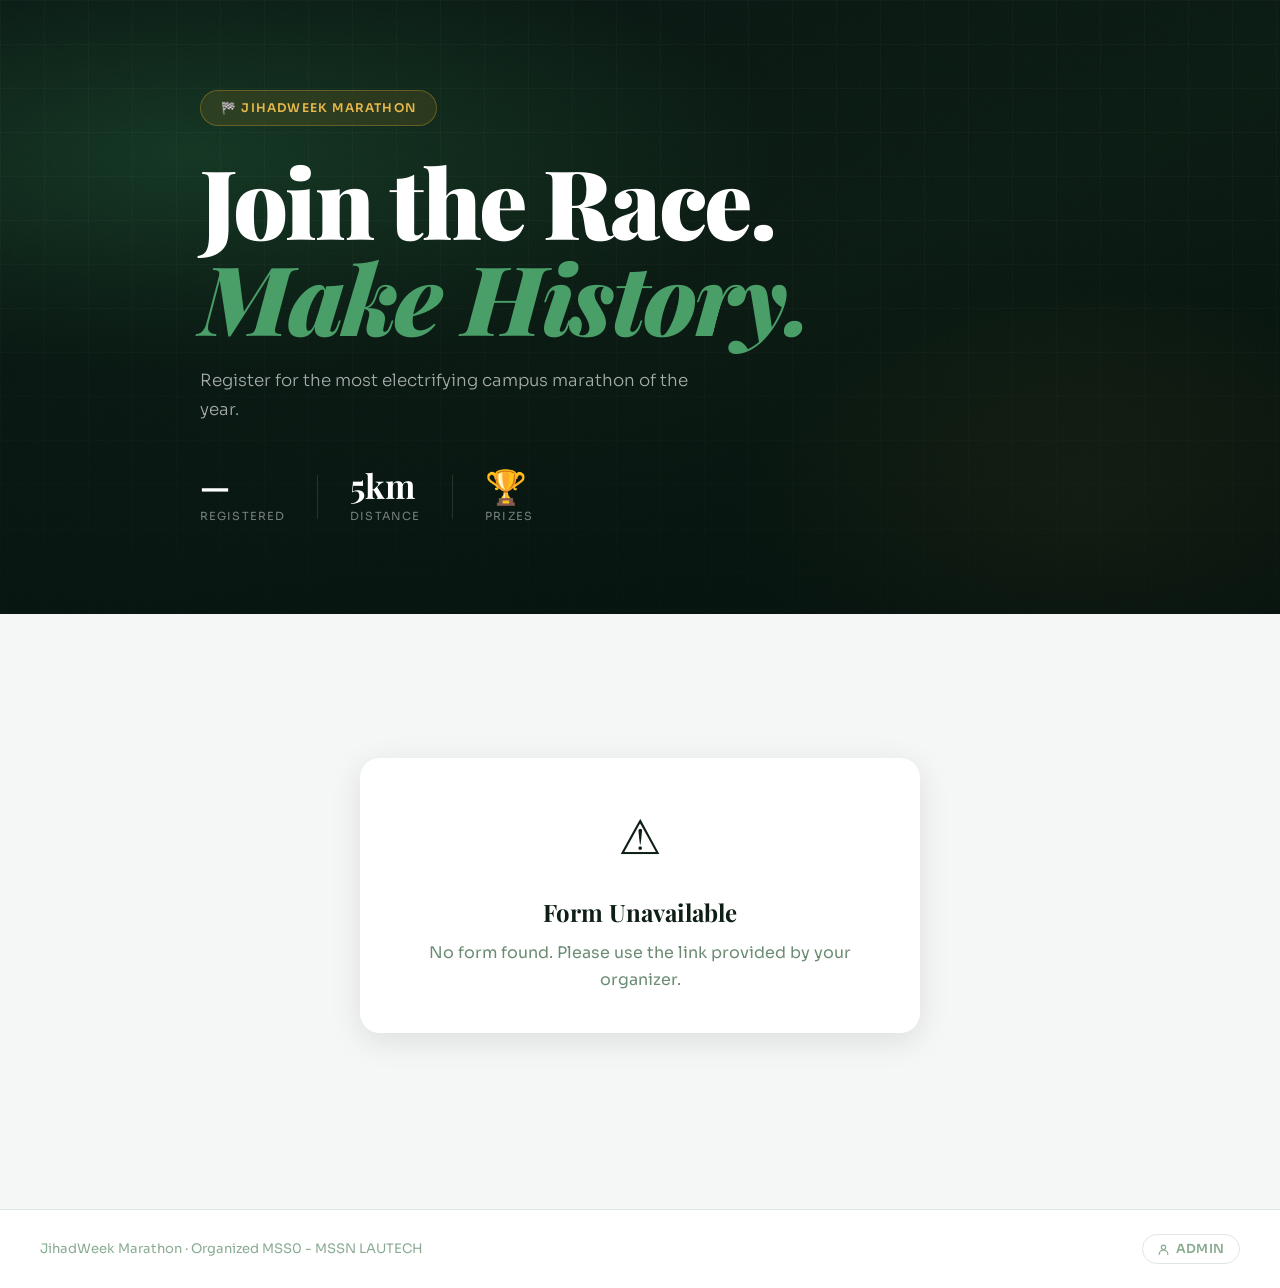
==== commit 3b3f0d9d: "Update event name and footer text in index.html" ====
--- a/index.html
+++ b/index.html
@@ -13,7 +13,7 @@
     <div class="hero-bg"></div>
     <div class="hero-overlay"></div>
     <div class="hero-content">
-      <div class="event-badge" id="heroBadge">🏁 RunFest 2025</div>
+      <div class="event-badge" id="heroBadge">🏁 JihadWeek Marathon</div>
 
       <h1 class="hero-title">
         <span id="heroTitle">Join the Race.</span>
@@ -94,7 +94,7 @@
 
   <footer class="site-footer">
     <div class="site-footer-inner">
-      <p class="site-footer-copy" id="footerText">RunFest 2025 · Organized by the Students' Union</p>
+      <p class="site-footer-copy" id="footerText">JihadWeek Marathon · Organized MSS0 - MSSN LAUTECH</p>
       <div class="site-footer-links">
         <button class="footer-admin-link" id="adminFooterBtn" onclick="openAdminModal()">
           <svg xmlns="http://www.w3.org/2000/svg" width="13" height="13" viewBox="0 0 24 24" fill="none" stroke="currentColor" stroke-width="2.2" stroke-linecap="round" stroke-linejoin="round"><circle cx="12" cy="8" r="4"/><path d="M20 21a8 8 0 1 0-16 0"/></svg>
